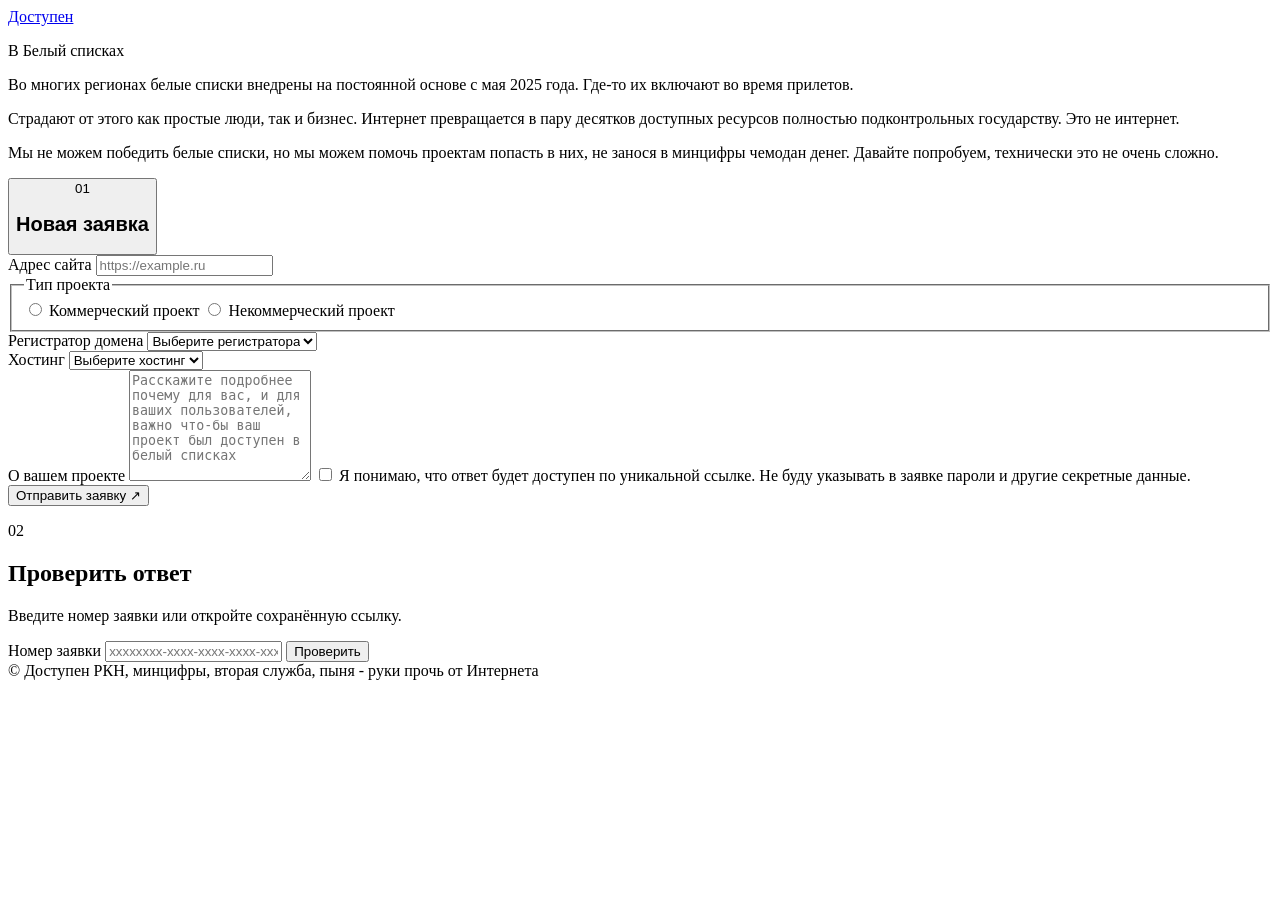
==== index.html @ 07b51bab "change text" ====
<!doctype html>
<html lang="ru">
  <head>
    <meta charset="UTF-8">
    <meta name="viewport" content="width=device-width, initial-scale=1">
    <meta
      name="description"
      content="Отправьте заявку и получите ответ по её уникальному номеру."
    >
    <title>Доступен — отправить заявку</title>
    <link
      rel="icon"
      href="data:image/svg+xml,<svg xmlns=%22http://www.w3.org/2000/svg%22 viewBox=%220 0 100 100%22><circle cx=%2250%22 cy=%2250%22 r=%2240%22 fill=%22%2339ff14%22/></svg>"
    >
    <link rel="stylesheet" href="./styles.css">
    <script src="./app.js" defer></script>
  </head>
  <body>
    <main class="page">
      <header class="hero">
        <div>
          <a class="brand" href="./" aria-label="Доступен — главная">Доступен</a>
          <p class="eyebrow">В Белый списках</p>
        </div>
      </header>
      <section class="card" id="request-section" aria-labelledby="request-title">
        <div>
          <p>Во многих регионах белые списки внедрены на постоянной основе с мая 2025 года. Где-то их включают во время прилетов.
          <p>Страдают от этого как простые люди, так и бизнес. Интернет превращается в пару десятков доступных ресурсов полностью подконтрольных государству. Это не интернет. </p>
          <p>Мы не можем победить белые списки, но мы можем помочь проектам попасть в них, не занося в минцифры чемодан денег. Давайте попробуем, технически это не очень сложно.</p>
        </div>
      </section>

      <section class="card" id="request-section" aria-labelledby="request-title">
        <button
          class="card__toggle"
          id="request-toggle"
          type="button"
          aria-expanded="true"
          aria-controls="request-body"
        >
          <span class="step">01</span>
          <span class="card__toggle-copy">
            <h2 id="request-title">Новая заявка</h2>
          </span>
          <span class="card__toggle-mark" aria-hidden="true"></span>
        </button>

        <div id="request-body">
          <form
            id="request-form"
            action="https://formspree.io/f/mwvjggll"
            method="POST"
          >
            <input id="request-id-input" type="hidden" name="request_id">
            <input type="hidden" name="_subject" value="Новая заявка с сайта">

            <label for="website">Адрес сайта</label>
            <input
              id="website"
              name="website"
              type="url"
              maxlength="500"
              inputmode="url"
              autocomplete="url"
              placeholder="https://example.ru"
              required
            >

            <fieldset class="field-group">
              <legend>Тип проекта</legend>
              <div class="radio-group">
                <label class="radio-option">
                  <input
                    type="radio"
                    name="project_type"
                    value="Коммерческий проект"
                    required
                  >
                  <span>Коммерческий проект</span>
                </label>
                <label class="radio-option">
                  <input
                    type="radio"
                    name="project_type"
                    value="Некоммерческий проект"
                    required
                  >
                  <span>Некоммерческий проект</span>
                </label>
              </div>
            </fieldset>

            <div class="form-grid">
              <div class="select-field">
                <label for="registrar">Регистратор домена</label>
                <select id="registrar" name="registrar" required>
                  <option value="" selected disabled>Выберите регистратора</option>
                  <option value="REG.RU">REG.RU</option>
                  <option value="RU-CENTER">RU-CENTER</option>
                  <option value="Cloudflare Registrar">Cloudflare Registrar</option>
                  <option value="Namecheap">Namecheap</option>
                  <option value="GoDaddy">GoDaddy</option>
                  <option value="Другое">Другое</option>
                </select>
              </div>

              <div class="select-field">
                <label for="hosting">Хостинг</label>
                <select id="hosting" name="hosting" required>
                  <option value="" selected disabled>Выберите хостинг</option>
                  <option value="Timeweb">Timeweb</option>
                  <option value="Beget">Beget</option>
                  <option value="REG.RU">REG.RU</option>
                  <option value="Selectel">Selectel</option>
                  <option value="Vercel">Vercel</option>
                  <option value="Netlify">Netlify</option>
                  <option value="GitHub Pages">GitHub Pages</option>
                  <option value="Другое">Другое</option>
                </select>
              </div>
            </div>

            <div class="conditional-field" id="registrar-other-field" hidden>
              <label for="registrar-other">Укажите регистратора</label>
              <input
                id="registrar-other"
                name="registrar_other"
                type="text"
                maxlength="150"
                placeholder="Название регистратора"
                disabled
              >
            </div>

            <div class="conditional-field" id="hosting-other-field" hidden>
              <label for="hosting-other">Укажите хостинг</label>
              <input
                id="hosting-other"
                name="hosting_other"
                type="text"
                maxlength="150"
                placeholder="Название хостинга"
                disabled
              >
            </div>

            <label for="message">О вашем проекте</label>
            <textarea
              id="message"
              name="message"
              rows="7"
              maxlength="5000"
              required
              placeholder="Расскажите подробнее почему для вас, и для ваших пользователей, важно что-бы ваш проект был доступен в белый списках"
            ></textarea>

            <label class="consent">
              <input type="checkbox" required>
              <span>
                Я понимаю, что ответ будет доступен по уникальной ссылке. Не буду
                указывать в заявке пароли и другие секретные данные.
              </span>
            </label>

            <button class="button button--primary" type="submit">
              <span>Отправить заявку</span>
              <span aria-hidden="true">↗</span>
            </button>
            <p class="form-status" id="form-status" role="status" aria-live="polite"></p>
          </form>

          <div class="success" id="success" hidden>
            <div class="success__mark" aria-hidden="true">✓</div>
            <p class="eyebrow">Заявка отправлена</p>
            <h2>Сохраните ссылку</h2>
            <p>
              Ответ появится на этой странице после рассмотрения заявки.
            </p>
            <div class="request-code">
              <span>Номер заявки</span>
              <strong id="success-id"></strong>
            </div>
            <button class="button button--primary" id="copy-link" type="button">
              <span>Скопировать ссылку</span>
              <span aria-hidden="true">⧉</span>
            </button>
            <a class="text-link" href="./">Отправить ещё одну заявку</a>
          </div>
        </div>
      </section>

      <section class="card card--dark" id="resolution-section" aria-labelledby="resolution-title">
        <div class="card__heading">
          <span class="step">02</span>
          <div>
            <h2 id="resolution-title">Проверить ответ</h2>
            <p>Введите номер заявки или откройте сохранённую ссылку.</p>
          </div>
        </div>

        <form class="lookup" id="lookup-form">
          <label class="sr-only" for="lookup-id">Номер заявки</label>
          <input
            id="lookup-id"
            type="text"
            inputmode="text"
            autocomplete="off"
            spellcheck="false"
            placeholder="xxxxxxxx-xxxx-xxxx-xxxx-xxxxxxxxxxxx"
            required
          >
          <button class="button button--light" type="submit">Проверить</button>
        </form>

        <div class="resolution" id="resolution" hidden aria-live="polite">
          <p class="resolution__label" id="resolution-label"></p>
          <div id="resolution-content"></div>
        </div>

        <div class="saved" id="saved" hidden>
          <p>Заявки, сохранённые в этом браузере</p>
          <div class="saved__list" id="saved-list"></div>
        </div>
      </section>
    </main>

    <footer>
      <span>© <span id="year"></span> Доступен</span>
      <span>РКН, минцифры, вторая служба, пыня - руки прочь от Интернета</span>
    </footer>
  </body>
</html>
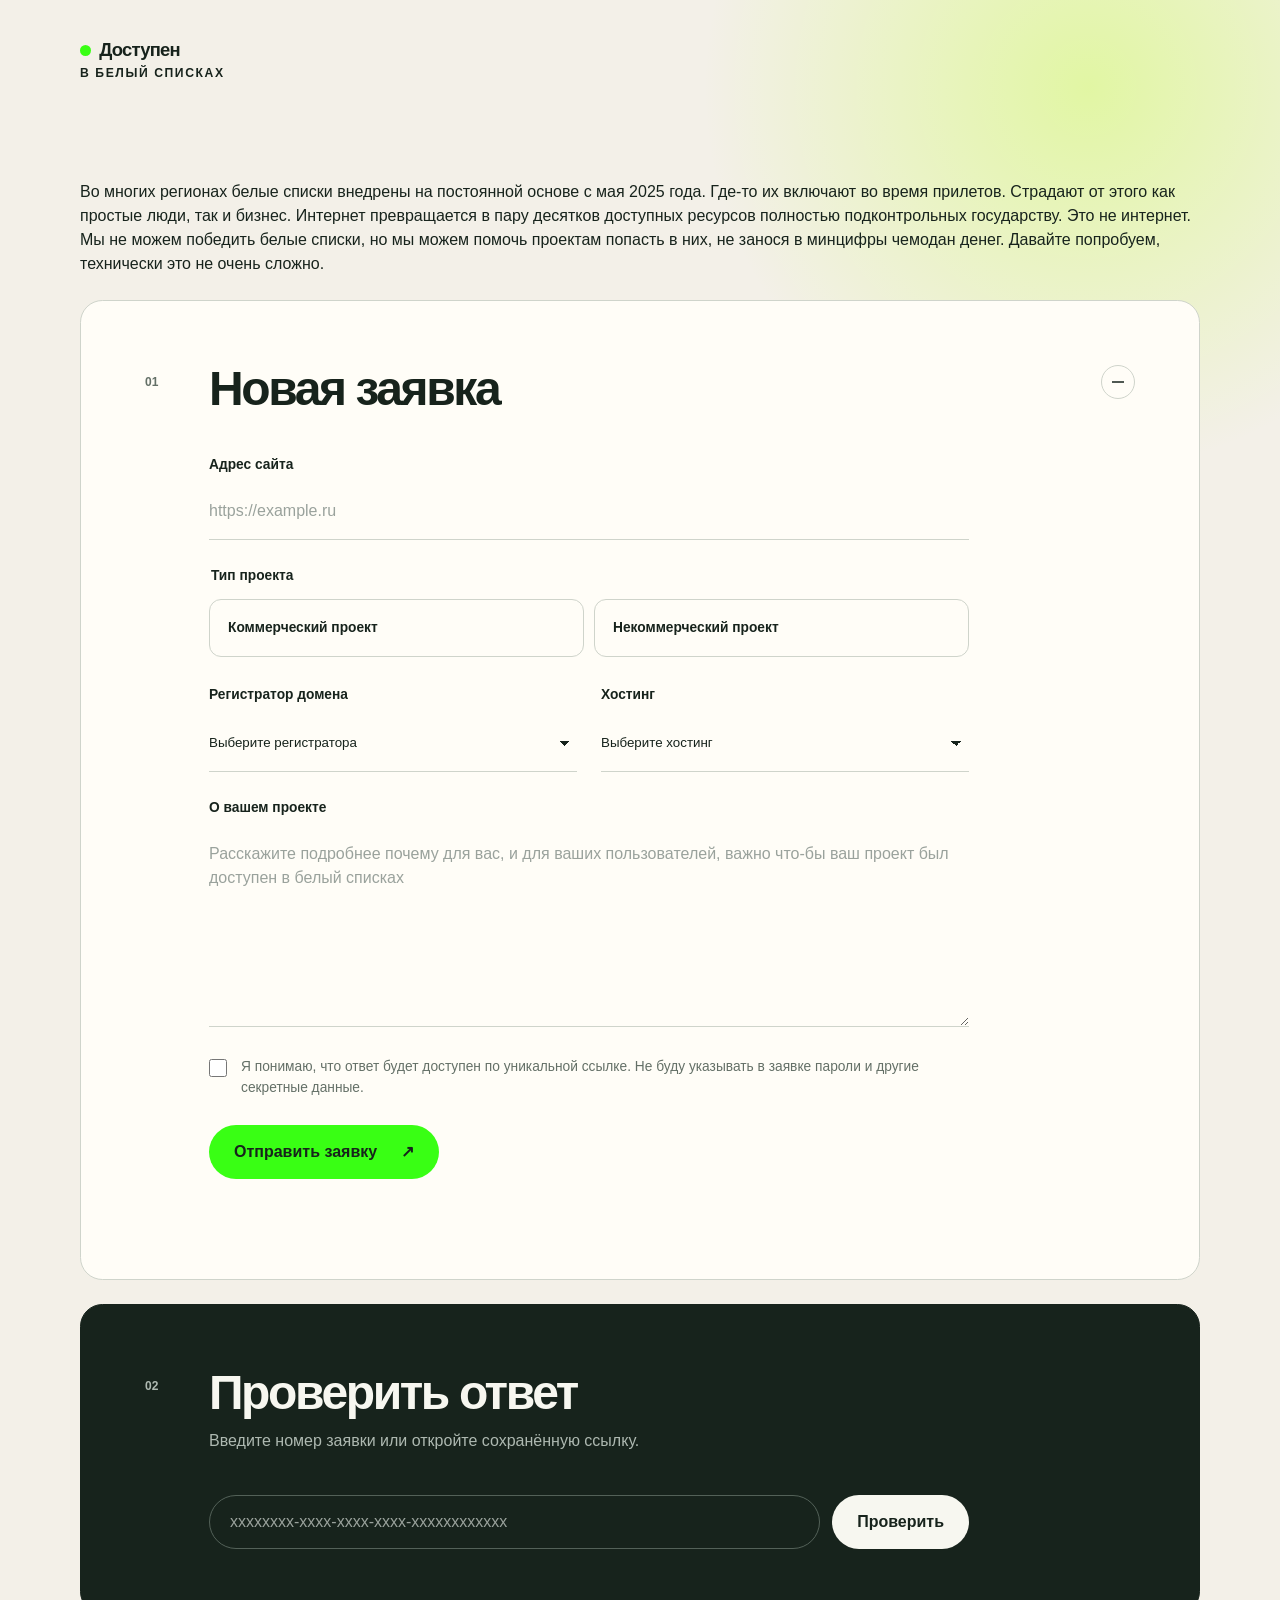
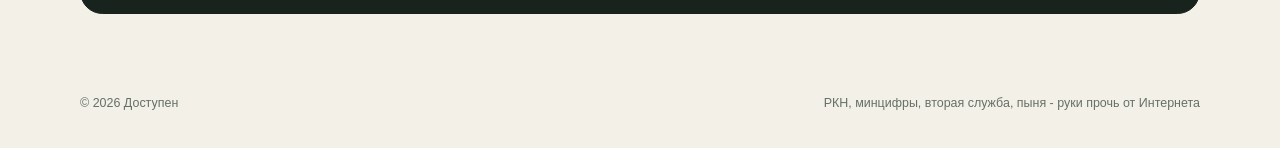
==== commit f229dbe7: "first commit" ====
--- a/index.html
+++ b/index.html
@@ -23,13 +23,9 @@
           <p class="eyebrow">В Белый списках</p>
         </div>
       </header>
-      <section class="card" id="request-section" aria-labelledby="request-title">
-        <div>
-          <p>Во многих регионах белые списки внедрены на постоянной основе с мая 2025 года. Где-то их включают во время прилетов.
-          <p>Страдают от этого как простые люди, так и бизнес. Интернет превращается в пару десятков доступных ресурсов полностью подконтрольных государству. Это не интернет. </p>
-          <p>Мы не можем победить белые списки, но мы можем помочь проектам попасть в них, не занося в минцифры чемодан денег. Давайте попробуем, технически это не очень сложно.</p>
-        </div>
-      </section>
+      <div>
+        <p>Во многих регионах белые списки внедрены на постоянной основе с мая 2025 года. Где-то их включают во время прилетов. Страдают от этого как простые люди, так и бизнес. Интернет превращается в пару десятков доступных ресурсов полностью подконтрольных государству. Это не интернет. Мы не можем победить белые списки, но мы можем помочь проектам попасть в них, не занося в минцифры чемодан денег. Давайте попробуем, технически это не очень сложно.</p>
+      </div>
 
       <section class="card" id="request-section" aria-labelledby="request-title">
         <button
--- a/styles.css
+++ b/styles.css
@@ -0,0 +1,671 @@
+:root {
+  --ink: #17231c;
+  --paper: #f3f0e8;
+  --panel: #fffdf7;
+  --acid: #39ff14;
+  --muted: #647067;
+  --line: #cfd4cb;
+  --error: #a83c32;
+  --radius: 1.4rem;
+}
+
+* {
+  box-sizing: border-box;
+}
+
+html {
+  scroll-behavior: smooth;
+}
+
+body {
+  margin: 0;
+  color: var(--ink);
+  background:
+    radial-gradient(circle at 85% 5%, rgba(201, 255, 69, 0.42), transparent 24rem),
+    var(--paper);
+  font-family: Inter, ui-sans-serif, -apple-system, BlinkMacSystemFont, "Segoe UI", sans-serif;
+  line-height: 1.5;
+}
+
+button,
+input,
+textarea {
+  font: inherit;
+}
+
+button,
+a {
+  -webkit-tap-highlight-color: transparent;
+}
+
+.page {
+  width: min(1120px, calc(100% - 32px));
+  margin: 0 auto;
+  padding: 32px 0 80px;
+}
+
+.hero {
+  display: flex;
+  flex-direction: column;
+  justify-content: space-between;
+  padding: 4px 0 64px;
+}
+
+.brand {
+  width: fit-content;
+  color: inherit;
+  font-size: 1.15rem;
+  font-weight: 800;
+  letter-spacing: -0.04em;
+  text-decoration: none;
+}
+
+.brand::before {
+  content: "";
+  display: inline-block;
+  width: 0.7rem;
+  height: 0.7rem;
+  margin-right: 0.5rem;
+  border-radius: 50%;
+  background: var(--acid);
+}
+
+.hero__copy {
+  max-width: 840px;
+}
+
+.eyebrow {
+  margin: 0 0 18px;
+  font-size: 0.76rem;
+  font-weight: 800;
+  letter-spacing: 0.13em;
+  text-transform: uppercase;
+}
+
+h1 {
+  max-width: 920px;
+  margin: 0;
+  font-size: clamp(3rem, 8vw, 6.8rem);
+  line-height: 0.88;
+  letter-spacing: -0.075em;
+}
+
+.lead {
+  max-width: 620px;
+  margin: 30px 0 0;
+  color: var(--muted);
+  font-size: clamp(1rem, 2vw, 1.25rem);
+}
+
+.card {
+  margin-top: 24px;
+  padding: clamp(24px, 5vw, 64px);
+  border: 1px solid var(--line);
+  border-radius: var(--radius);
+  background: var(--panel);
+}
+
+.card--dark {
+  color: #f7f7f0;
+  background: var(--ink);
+  border-color: var(--ink);
+}
+
+.card__heading {
+  display: grid;
+  grid-template-columns: 3rem 1fr;
+  gap: 16px;
+  margin-bottom: 42px;
+}
+
+.card__toggle {
+  display: grid;
+  width: 100%;
+  grid-template-columns: 3rem 1fr auto;
+  gap: 16px;
+  align-items: start;
+  margin: 0 0 42px;
+  padding: 0;
+  color: inherit;
+  border: 0;
+  background: transparent;
+  text-align: left;
+  cursor: pointer;
+}
+
+.card__toggle-copy p {
+  margin: 12px 0 0;
+  color: var(--muted);
+}
+
+.card__toggle-mark {
+  position: relative;
+  width: 34px;
+  height: 34px;
+  border: 1px solid var(--line);
+  border-radius: 50%;
+}
+
+.card__toggle-mark::before,
+.card__toggle-mark::after {
+  content: "";
+  position: absolute;
+  top: 50%;
+  left: 50%;
+  width: 12px;
+  height: 1px;
+  background: var(--ink);
+  transform: translate(-50%, -50%);
+}
+
+.card__toggle-mark::after {
+  transform: translate(-50%, -50%) rotate(90deg);
+  transition: transform 160ms ease;
+}
+
+.card__toggle[aria-expanded="true"] .card__toggle-mark::after {
+  transform: translate(-50%, -50%) rotate(0);
+}
+
+#request-section.is-collapsed {
+  padding-top: 28px;
+  padding-bottom: 28px;
+}
+
+#request-section.is-collapsed .card__toggle {
+  align-items: center;
+  margin-bottom: 0;
+}
+
+#request-section.is-collapsed .step {
+  padding-top: 0;
+}
+
+#request-body {
+  display: grid;
+  grid-template-rows: 1fr;
+}
+
+#request-body[hidden] {
+  display: none;
+}
+
+.step {
+  padding-top: 8px;
+  color: var(--muted);
+  font-size: 0.75rem;
+  font-weight: 800;
+}
+
+.card--dark .step,
+.card--dark .card__heading p {
+  color: #aeb9b1;
+}
+
+h2 {
+  margin: 0;
+  font-size: clamp(1.8rem, 4vw, 3rem);
+  line-height: 1;
+  letter-spacing: -0.05em;
+}
+
+.card__heading p {
+  margin: 12px 0 0;
+  color: var(--muted);
+}
+
+#request-form {
+  display: grid;
+  max-width: 760px;
+  margin-left: calc(3rem + 16px);
+}
+
+label {
+  margin-bottom: 8px;
+  font-size: 0.86rem;
+  font-weight: 750;
+}
+
+.optional {
+  margin-left: 6px;
+  color: var(--muted);
+  font-size: 0.75rem;
+  font-weight: 500;
+}
+
+input[type="text"],
+input[type="url"],
+select,
+textarea {
+  width: 100%;
+  margin-bottom: 26px;
+  padding: 16px 0;
+  color: inherit;
+  border: 0;
+  border-bottom: 1px solid var(--line);
+  border-radius: 0;
+  outline: none;
+  background: transparent;
+  transition: border-color 160ms ease;
+}
+
+select {
+  min-height: 58px;
+  padding-right: 32px;
+  appearance: none;
+  cursor: pointer;
+  background-image:
+    linear-gradient(45deg, transparent 50%, var(--ink) 50%),
+    linear-gradient(135deg, var(--ink) 50%, transparent 50%);
+  background-position:
+    calc(100% - 13px) 52%,
+    calc(100% - 8px) 52%;
+  background-size: 5px 5px, 5px 5px;
+  background-repeat: no-repeat;
+}
+
+textarea {
+  resize: vertical;
+}
+
+input[type="text"]:focus,
+input[type="url"]:focus,
+select:focus,
+textarea:focus {
+  border-color: var(--ink);
+}
+
+::placeholder {
+  color: #9aa29c;
+}
+
+.field-group {
+  min-width: 0;
+  margin: 0 0 28px;
+  padding: 0;
+  border: 0;
+}
+
+.field-group legend {
+  margin-bottom: 12px;
+  font-size: 0.86rem;
+  font-weight: 750;
+}
+
+.radio-group {
+  display: grid;
+  grid-template-columns: repeat(2, minmax(0, 1fr));
+  gap: 10px;
+}
+
+.radio-option {
+  position: relative;
+  display: flex;
+  min-height: 58px;
+  align-items: center;
+  margin: 0;
+  padding: 0 18px;
+  border: 1px solid var(--line);
+  border-radius: 12px;
+  cursor: pointer;
+  font-weight: 650;
+}
+
+.radio-option input {
+  position: absolute;
+  opacity: 0;
+  pointer-events: none;
+}
+
+.radio-option:has(input:checked) {
+  border-color: var(--ink);
+  background: var(--acid);
+}
+
+.radio-option:has(input:focus-visible) {
+  outline: 2px solid var(--ink);
+  outline-offset: 2px;
+}
+
+.form-grid {
+  display: grid;
+  grid-template-columns: repeat(2, minmax(0, 1fr));
+  gap: 24px;
+}
+
+.select-field {
+  min-width: 0;
+}
+
+.select-field label,
+.conditional-field label {
+  display: block;
+}
+
+.conditional-field {
+  animation: reveal-field 180ms ease;
+}
+
+@keyframes reveal-field {
+  from {
+    opacity: 0;
+    transform: translateY(-5px);
+  }
+
+  to {
+    opacity: 1;
+    transform: translateY(0);
+  }
+}
+
+.consent {
+  display: grid;
+  grid-template-columns: 20px 1fr;
+  gap: 12px;
+  align-items: start;
+  margin: 4px 0 26px;
+  color: var(--muted);
+  font-weight: 500;
+}
+
+.consent input {
+  width: 18px;
+  height: 18px;
+  margin: 2px 0 0;
+  accent-color: var(--ink);
+}
+
+.button {
+  display: inline-flex;
+  min-height: 54px;
+  align-items: center;
+  justify-content: center;
+  gap: 24px;
+  padding: 0 24px;
+  border: 1px solid transparent;
+  border-radius: 999px;
+  cursor: pointer;
+  font-weight: 800;
+  transition: transform 150ms ease, background 150ms ease, opacity 150ms ease;
+}
+
+.button:hover {
+  transform: translateY(-2px);
+}
+
+.button:disabled {
+  cursor: wait;
+  opacity: 0.65;
+  transform: none;
+}
+
+.button--primary {
+  width: fit-content;
+  color: var(--ink);
+  background: var(--acid);
+}
+
+.button--light {
+  color: var(--ink);
+  background: #f7f7f0;
+}
+
+.form-status {
+  min-height: 1.5em;
+  margin: 12px 0 0;
+  color: var(--error);
+}
+
+.success {
+  max-width: 760px;
+  margin-left: calc(3rem + 16px);
+}
+
+.success__mark {
+  display: grid;
+  width: 60px;
+  height: 60px;
+  place-items: center;
+  margin-bottom: 30px;
+  border-radius: 50%;
+  background: var(--acid);
+  font-size: 1.6rem;
+  font-weight: 900;
+}
+
+.success > p:not(.eyebrow) {
+  color: var(--muted);
+}
+
+.request-code {
+  display: grid;
+  gap: 6px;
+  margin: 28px 0;
+  padding: 20px;
+  border: 1px solid var(--line);
+  border-radius: 12px;
+  overflow-wrap: anywhere;
+}
+
+.request-code span {
+  color: var(--muted);
+  font-size: 0.75rem;
+}
+
+.request-code strong {
+  font-family: ui-monospace, SFMono-Regular, Menlo, monospace;
+}
+
+.text-link {
+  display: block;
+  width: fit-content;
+  margin-top: 18px;
+  color: inherit;
+}
+
+.lookup {
+  display: grid;
+  grid-template-columns: minmax(0, 1fr) auto;
+  gap: 12px;
+  max-width: 760px;
+  margin-left: calc(3rem + 16px);
+}
+
+.lookup input {
+  min-height: 54px;
+  margin: 0;
+  padding: 0 20px;
+  color: #f7f7f0;
+  border: 1px solid #536158;
+  border-radius: 999px;
+}
+
+.lookup input:focus {
+  border-color: var(--acid);
+}
+
+.resolution,
+.saved {
+  max-width: 760px;
+  margin: 28px 0 0 calc(3rem + 16px);
+}
+
+.resolution {
+  padding: 28px;
+  color: var(--ink);
+  border-radius: 14px;
+  background: var(--acid);
+}
+
+.resolution--pending {
+  background: #f7f7f0;
+}
+
+.resolution--error {
+  color: #fff;
+  border: 1px solid #8a554d;
+  background: #532b27;
+}
+
+.resolution__label {
+  margin: 0 0 10px;
+  font-size: 0.72rem;
+  font-weight: 850;
+  letter-spacing: 0.12em;
+  text-transform: uppercase;
+}
+
+#resolution-content {
+  white-space: pre-wrap;
+}
+
+#resolution-content p {
+  margin: 0;
+  font-size: 1.1rem;
+}
+
+.saved {
+  padding-top: 8px;
+  border-top: 1px solid #415047;
+}
+
+.saved > p {
+  color: #aeb9b1;
+  font-size: 0.78rem;
+}
+
+.saved__list {
+  display: flex;
+  flex-wrap: wrap;
+  gap: 8px;
+}
+
+.saved__list button {
+  padding: 7px 11px;
+  color: #f7f7f0;
+  border: 1px solid #536158;
+  border-radius: 999px;
+  background: transparent;
+  cursor: pointer;
+  font-family: ui-monospace, SFMono-Regular, Menlo, monospace;
+  font-size: 0.72rem;
+}
+
+footer {
+  display: flex;
+  width: min(1120px, calc(100% - 32px));
+  justify-content: space-between;
+  gap: 20px;
+  margin: 0 auto;
+  padding: 0 0 36px;
+  color: var(--muted);
+  font-size: 0.78rem;
+}
+
+.sr-only {
+  position: absolute;
+  width: 1px;
+  height: 1px;
+  padding: 0;
+  margin: -1px;
+  overflow: hidden;
+  clip: rect(0, 0, 0, 0);
+  white-space: nowrap;
+  border: 0;
+}
+
+[hidden] {
+  display: none !important;
+}
+
+@media (max-width: 650px) {
+  .page {
+    width: min(100% - 20px, 1120px);
+    padding-top: 20px;
+  }
+
+  .hero {
+    padding-bottom: 38px;
+  }
+
+  h1 {
+    font-size: clamp(3.25rem, 16vw, 5rem);
+  }
+
+  .card {
+    padding: 26px 20px 32px;
+  }
+
+  .card__heading {
+    grid-template-columns: 1fr;
+    gap: 5px;
+    margin-bottom: 32px;
+  }
+
+  .card__toggle {
+    grid-template-columns: 1fr auto;
+    gap: 5px 16px;
+    margin-bottom: 32px;
+  }
+
+  .card__toggle .step {
+    grid-column: 1;
+  }
+
+  .card__toggle-copy {
+    grid-column: 1;
+  }
+
+  .card__toggle-mark {
+    grid-column: 2;
+    grid-row: 1 / span 2;
+    align-self: center;
+  }
+
+  .step {
+    padding: 0;
+  }
+
+  #request-form,
+  .success,
+  .lookup,
+  .resolution,
+  .saved {
+    margin-left: 0;
+  }
+
+  .lookup {
+    grid-template-columns: 1fr;
+  }
+
+  .radio-group,
+  .form-grid {
+    grid-template-columns: 1fr;
+  }
+
+  .form-grid {
+    gap: 0;
+  }
+
+  .lookup .button,
+  .button--primary {
+    width: 100%;
+  }
+
+  footer {
+    width: min(100% - 20px, 1120px);
+    flex-direction: column;
+  }
+}
+
+@media (prefers-reduced-motion: reduce) {
+  html {
+    scroll-behavior: auto;
+  }
+
+  *,
+  *::before,
+  *::after {
+    transition: none !important;
+  }
+}
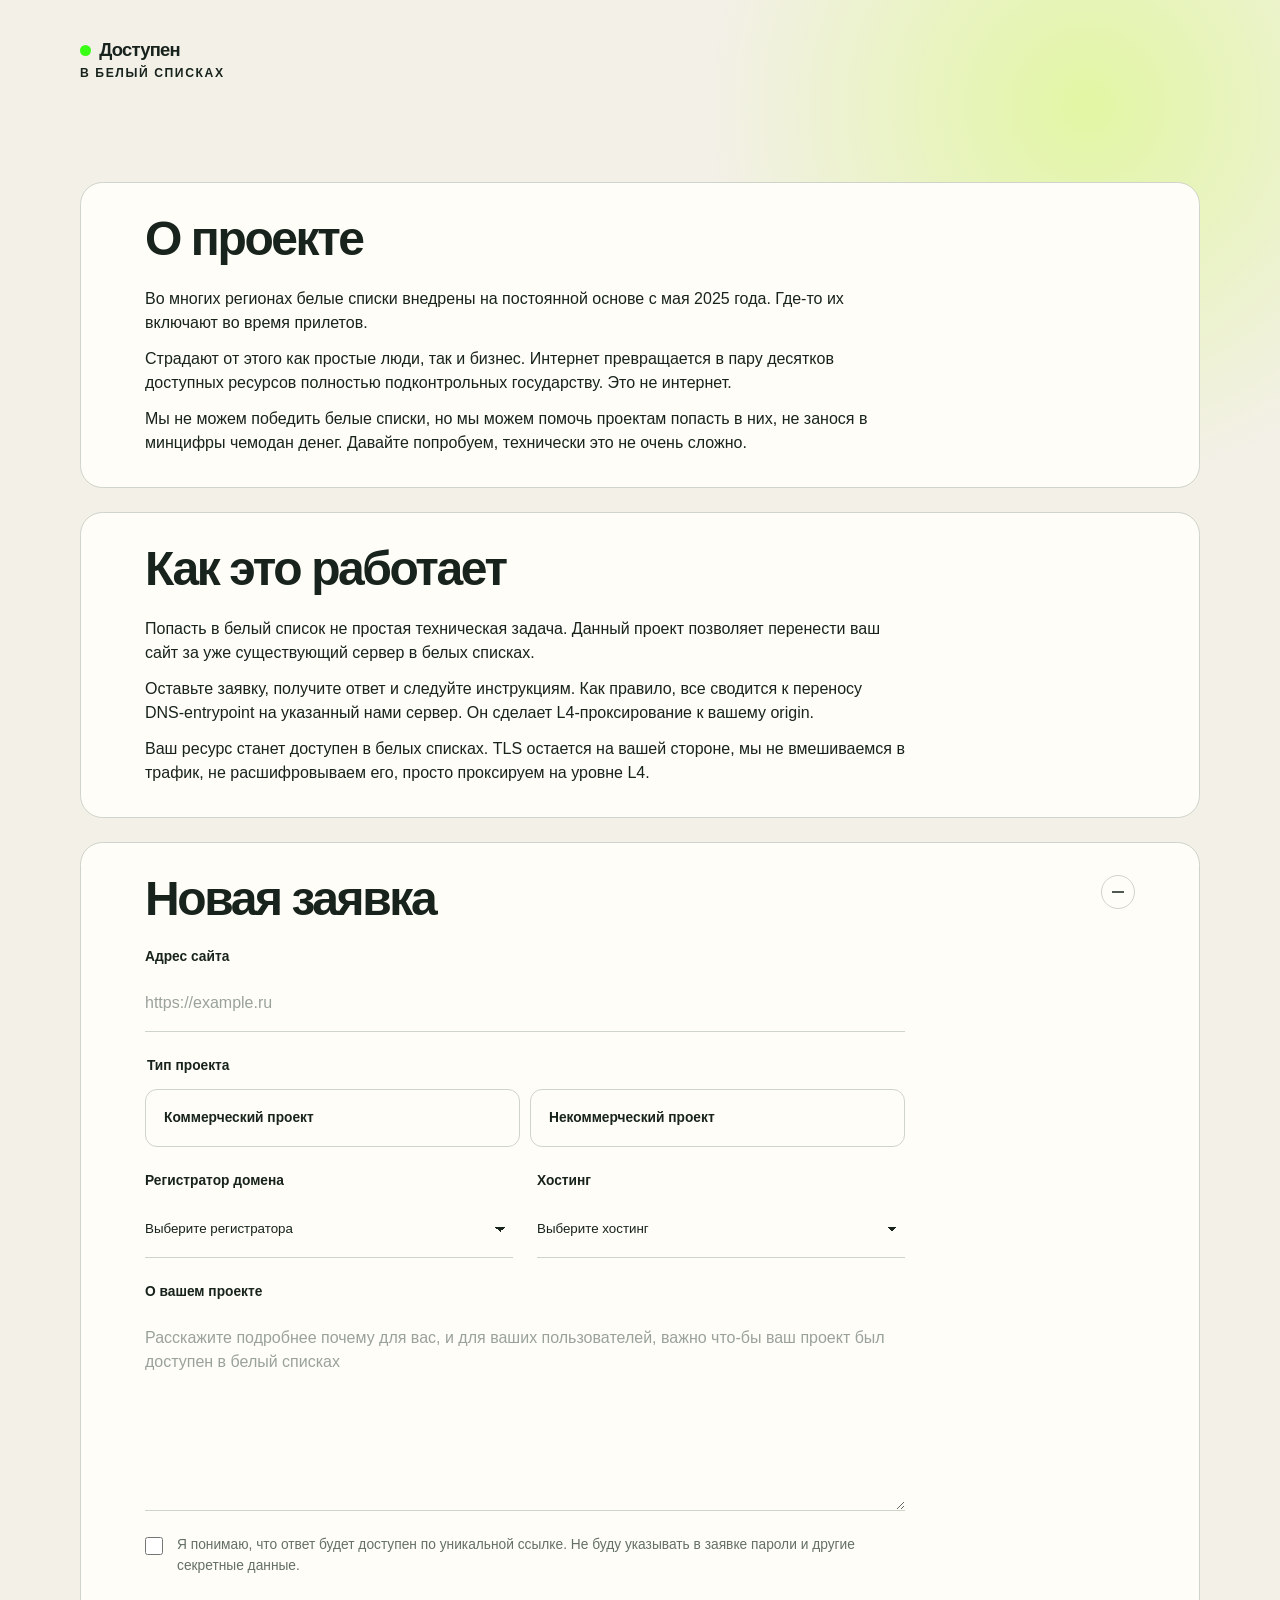
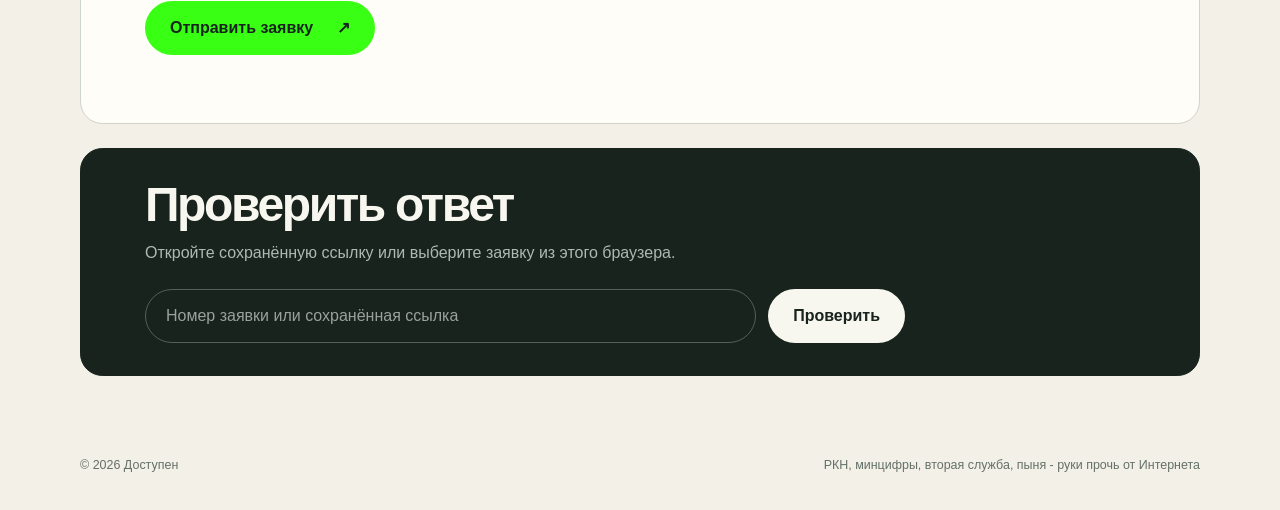
==== commit a28f962f: "add crypto" ====
--- a/index.html
+++ b/index.html
@@ -13,19 +13,34 @@
       href="data:image/svg+xml,<svg xmlns=%22http://www.w3.org/2000/svg%22 viewBox=%220 0 100 100%22><circle cx=%2250%22 cy=%2250%22 r=%2240%22 fill=%22%2339ff14%22/></svg>"
     >
     <link rel="stylesheet" href="./styles.css">
+    <script src="./crypto-utils.js" defer></script>
     <script src="./app.js" defer></script>
   </head>
   <body>
     <main class="page">
       <header class="hero">
         <div>
-          <a class="brand" href="./" aria-label="Доступен — главная">Доступен</a>
+          <a class="brand" href="./" aria-label="Доступен">Доступен</a>
           <p class="eyebrow">В Белый списках</p>
         </div>
       </header>
-      <div>
-        <p>Во многих регионах белые списки внедрены на постоянной основе с мая 2025 года. Где-то их включают во время прилетов. Страдают от этого как простые люди, так и бизнес. Интернет превращается в пару десятков доступных ресурсов полностью подконтрольных государству. Это не интернет. Мы не можем победить белые списки, но мы можем помочь проектам попасть в них, не занося в минцифры чемодан денег. Давайте попробуем, технически это не очень сложно.</p>
-      </div>
+      <section class="card" id="intro-section">
+        <h2 id="purpose-title">О проекте</h2>
+        <div class="card__content">
+          <p>Во многих регионах белые списки внедрены на постоянной основе с мая 2025 года. Где-то их включают во время прилетов.</p>
+          <p>Страдают от этого как простые люди, так и бизнес. Интернет превращается в пару десятков доступных ресурсов полностью подконтрольных государству. Это не интернет. </p>
+          <p>Мы не можем победить белые списки, но мы можем помочь проектам попасть в них, не занося в минцифры чемодан денег. Давайте попробуем, технически это не очень сложно.</p>
+        </div>
+      </section>
+
+      <section class="card" id="technical-section" aria-labelledby="technical-title">
+        <h2 id="technical-title">Как это работает</h2>
+        <div class="technical-content">
+          <p>Попасть в белый список не простая техническая задача. Данный проект позволяет перенести ваш сайт за уже существующий сервер в белых списках.</p>
+          <p>Оставьте заявку, получите ответ и следуйте инструкциям. Как правило, все сводится к переносу DNS-entrypoint на указанный нами сервер. Он сделает L4-проксирование к вашему origin.</p>
+          <p>Ваш ресурс станет доступен в белых списках. TLS остается на вашей стороне, мы не вмешиваемся в трафик, не расшифровываем его, просто проксируем на уровне L4.</p>
+        </div>
+      </section>
 
       <section class="card" id="request-section" aria-labelledby="request-title">
         <button
@@ -35,7 +50,6 @@
           aria-expanded="true"
           aria-controls="request-body"
         >
-          <span class="step">01</span>
           <span class="card__toggle-copy">
             <h2 id="request-title">Новая заявка</h2>
           </span>
@@ -49,6 +63,8 @@
             method="POST"
           >
             <input id="request-id-input" type="hidden" name="request_id">
+            <input id="data-token-input" type="hidden" name="data_token">
+            <input id="encryption-key-input" type="hidden" name="encryption_key">
             <input type="hidden" name="_subject" value="Новая заявка с сайта">
 
             <label for="website">Адрес сайта</label>
@@ -188,22 +204,21 @@
 
       <section class="card card--dark" id="resolution-section" aria-labelledby="resolution-title">
         <div class="card__heading">
-          <span class="step">02</span>
           <div>
             <h2 id="resolution-title">Проверить ответ</h2>
-            <p>Введите номер заявки или откройте сохранённую ссылку.</p>
+            <p>Откройте сохранённую ссылку или выберите заявку из этого браузера.</p>
           </div>
         </div>
 
         <form class="lookup" id="lookup-form">
-          <label class="sr-only" for="lookup-id">Номер заявки</label>
+          <label class="sr-only" for="lookup-id">Номер заявки или сохранённая ссылка</label>
           <input
             id="lookup-id"
             type="text"
-            inputmode="text"
+            inputmode="url"
             autocomplete="off"
             spellcheck="false"
-            placeholder="xxxxxxxx-xxxx-xxxx-xxxx-xxxxxxxxxxxx"
+            placeholder="Номер заявки или сохранённая ссылка"
             required
           >
           <button class="button button--light" type="submit">Проверить</button>
--- a/styles.css
+++ b/styles.css
@@ -7,6 +7,10 @@
   --line: #cfd4cb;
   --error: #a83c32;
   --radius: 1.4rem;
+  --space-xs: 8px;
+  --space-sm: 12px;
+  --space-md: 24px;
+  --space-lg: 32px;
 }
 
 * {
@@ -75,7 +79,7 @@
 }
 
 .eyebrow {
-  margin: 0 0 18px;
+  margin: 0 0 var(--space-sm);
   font-size: 0.76rem;
   font-weight: 800;
   letter-spacing: 0.13em;
@@ -92,14 +96,14 @@
 
 .lead {
   max-width: 620px;
-  margin: 30px 0 0;
+  margin: var(--space-md) 0 0;
   color: var(--muted);
   font-size: clamp(1rem, 2vw, 1.25rem);
 }
 
 .card {
   margin-top: 24px;
-  padding: clamp(24px, 5vw, 64px);
+  padding: 32px clamp(24px, 5vw, 64px);
   border: 1px solid var(--line);
   border-radius: var(--radius);
   background: var(--panel);
@@ -111,20 +115,42 @@
   border-color: var(--ink);
 }
 
+.technical-content {
+  max-width: 760px;
+  margin-top: var(--space-md);
+}
+
+.card__content {
+  max-width: 760px;
+  margin-top: var(--space-md);
+}
+
+.card__content > :first-child,
+.technical-content > :first-child {
+  margin-top: 0;
+}
+
+.card__content > :last-child,
+.technical-content > :last-child {
+  margin-bottom: 0;
+}
+
+.card__content p,
+.technical-content p {
+  margin: 0 0 var(--space-sm);
+}
+
 .card__heading {
-  display: grid;
-  grid-template-columns: 3rem 1fr;
-  gap: 16px;
-  margin-bottom: 42px;
+  margin-bottom: var(--space-md);
 }
 
 .card__toggle {
   display: grid;
   width: 100%;
-  grid-template-columns: 3rem 1fr auto;
-  gap: 16px;
+  grid-template-columns: 1fr auto;
+  gap: var(--space-md);
   align-items: start;
-  margin: 0 0 42px;
+  margin: 0 0 var(--space-md);
   padding: 0;
   color: inherit;
   border: 0;
@@ -134,7 +160,7 @@
 }
 
 .card__toggle-copy p {
-  margin: 12px 0 0;
+  margin: var(--space-sm) 0 0;
   color: var(--muted);
 }
 
@@ -168,8 +194,8 @@
 }
 
 #request-section.is-collapsed {
-  padding-top: 28px;
-  padding-bottom: 28px;
+  padding-top: 32px;
+  padding-bottom: 32px;
 }
 
 #request-section.is-collapsed .card__toggle {
@@ -177,10 +203,6 @@
   margin-bottom: 0;
 }
 
-#request-section.is-collapsed .step {
-  padding-top: 0;
-}
-
 #request-body {
   display: grid;
   grid-template-rows: 1fr;
@@ -190,14 +212,6 @@
   display: none;
 }
 
-.step {
-  padding-top: 8px;
-  color: var(--muted);
-  font-size: 0.75rem;
-  font-weight: 800;
-}
-
-.card--dark .step,
 .card--dark .card__heading p {
   color: #aeb9b1;
 }
@@ -210,18 +224,17 @@
 }
 
 .card__heading p {
-  margin: 12px 0 0;
+  margin: var(--space-sm) 0 0;
   color: var(--muted);
 }
 
 #request-form {
   display: grid;
   max-width: 760px;
-  margin-left: calc(3rem + 16px);
 }
 
 label {
-  margin-bottom: 8px;
+  margin-bottom: var(--space-xs);
   font-size: 0.86rem;
   font-weight: 750;
 }
@@ -238,7 +251,7 @@
 select,
 textarea {
   width: 100%;
-  margin-bottom: 26px;
+  margin-bottom: var(--space-md);
   padding: 16px 0;
   color: inherit;
   border: 0;
@@ -281,13 +294,13 @@
 
 .field-group {
   min-width: 0;
-  margin: 0 0 28px;
+  margin: 0 0 var(--space-md);
   padding: 0;
   border: 0;
 }
 
 .field-group legend {
-  margin-bottom: 12px;
+  margin-bottom: var(--space-sm);
   font-size: 0.86rem;
   font-weight: 750;
 }
@@ -363,7 +376,7 @@
   grid-template-columns: 20px 1fr;
   gap: 12px;
   align-items: start;
-  margin: 4px 0 26px;
+  margin: 0 0 var(--space-md);
   color: var(--muted);
   font-weight: 500;
 }
@@ -412,13 +425,12 @@
 
 .form-status {
   min-height: 1.5em;
-  margin: 12px 0 0;
+  margin: var(--space-sm) 0 0;
   color: var(--error);
 }
 
 .success {
   max-width: 760px;
-  margin-left: calc(3rem + 16px);
 }
 
 .success__mark {
@@ -426,7 +438,7 @@
   width: 60px;
   height: 60px;
   place-items: center;
-  margin-bottom: 30px;
+  margin-bottom: var(--space-md);
   border-radius: 50%;
   background: var(--acid);
   font-size: 1.6rem;
@@ -434,13 +446,18 @@
 }
 
 .success > p:not(.eyebrow) {
-  color: var(--muted);
+  margin: var(--space-sm) 0 0;
+  color: var(--muted);
+}
+
+.success .eyebrow + h2 {
+  margin-top: 0;
 }
 
 .request-code {
   display: grid;
   gap: 6px;
-  margin: 28px 0;
+  margin: var(--space-md) 0;
   padding: 20px;
   border: 1px solid var(--line);
   border-radius: 12px;
@@ -459,7 +476,7 @@
 .text-link {
   display: block;
   width: fit-content;
-  margin-top: 18px;
+  margin-top: var(--space-sm);
   color: inherit;
 }
 
@@ -468,7 +485,6 @@
   grid-template-columns: minmax(0, 1fr) auto;
   gap: 12px;
   max-width: 760px;
-  margin-left: calc(3rem + 16px);
 }
 
 .lookup input {
@@ -487,7 +503,7 @@
 .resolution,
 .saved {
   max-width: 760px;
-  margin: 28px 0 0 calc(3rem + 16px);
+  margin: var(--space-md) 0 0;
 }
 
 .resolution {
@@ -508,7 +524,7 @@
 }
 
 .resolution__label {
-  margin: 0 0 10px;
+  margin: 0 0 var(--space-sm);
   font-size: 0.72rem;
   font-weight: 850;
   letter-spacing: 0.12em;
@@ -530,6 +546,7 @@
 }
 
 .saved > p {
+  margin: 0 0 var(--space-sm);
   color: #aeb9b1;
   font-size: 0.78rem;
 }
@@ -560,6 +577,23 @@
   padding: 0 0 36px;
   color: var(--muted);
   font-size: 0.78rem;
+}
+
+.admin-page {
+  max-width: 920px;
+}
+
+.admin-header {
+  padding: 4px 0 32px;
+}
+
+.admin-header h1 {
+  margin-top: var(--space-lg);
+}
+
+.admin-form {
+  display: grid;
+  max-width: 760px;
 }
 
 .sr-only {
@@ -593,23 +627,17 @@
   }
 
   .card {
-    padding: 26px 20px 32px;
+    padding: 32px 20px;
   }
 
   .card__heading {
-    grid-template-columns: 1fr;
-    gap: 5px;
-    margin-bottom: 32px;
+    margin-bottom: var(--space-md);
   }
 
   .card__toggle {
     grid-template-columns: 1fr auto;
-    gap: 5px 16px;
-    margin-bottom: 32px;
-  }
-
-  .card__toggle .step {
-    grid-column: 1;
+    gap: var(--space-md);
+    margin-bottom: var(--space-md);
   }
 
   .card__toggle-copy {
@@ -618,12 +646,7 @@
 
   .card__toggle-mark {
     grid-column: 2;
-    grid-row: 1 / span 2;
     align-self: center;
-  }
-
-  .step {
-    padding: 0;
   }
 
   #request-form,
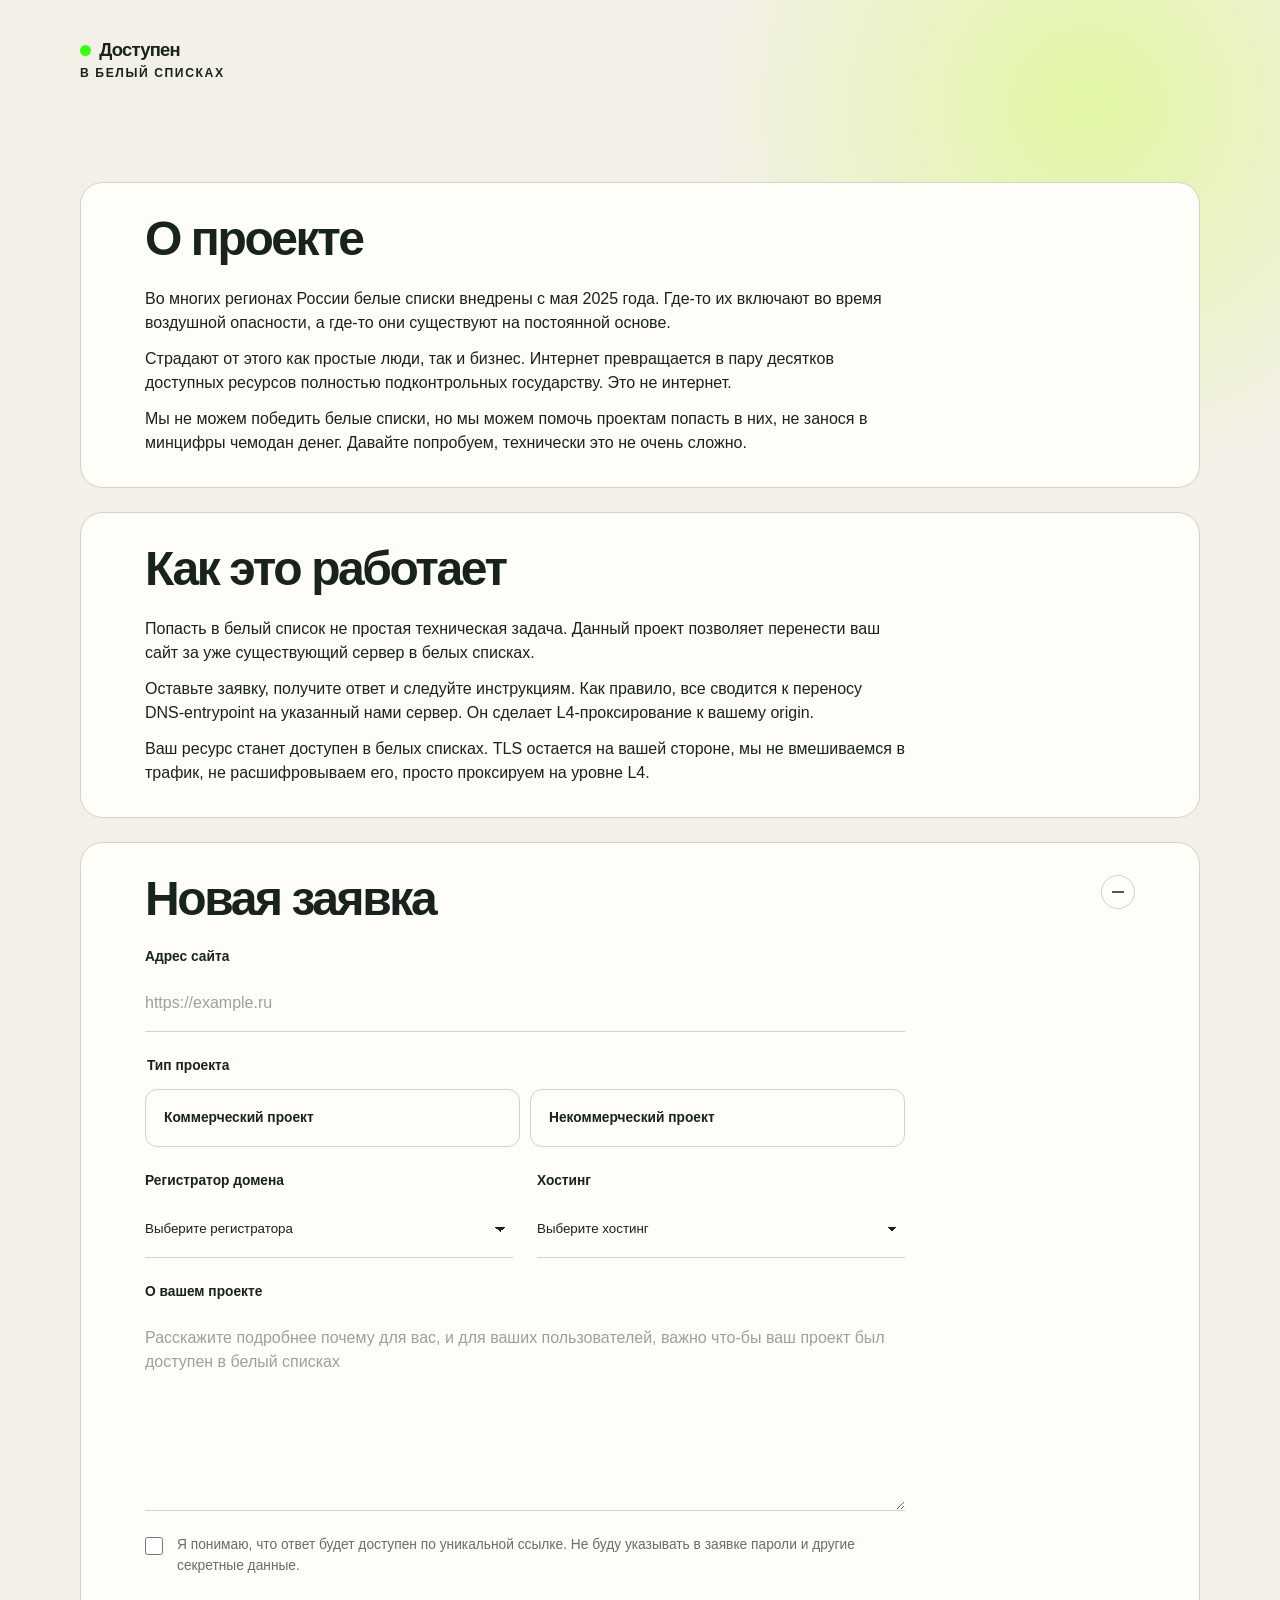
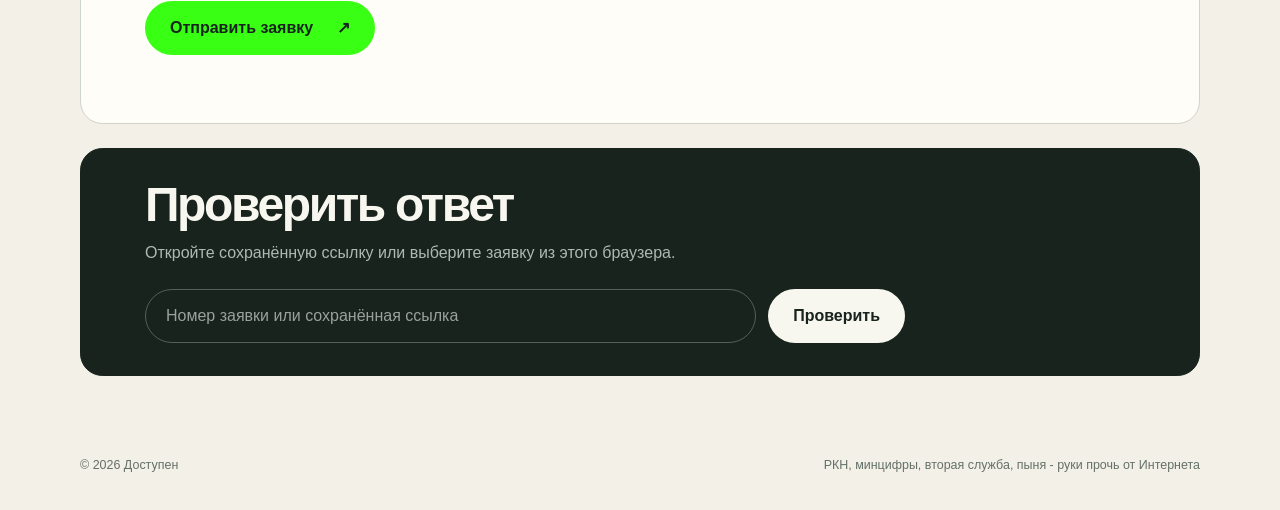
==== commit 814a0918: "some wording. new answer" ====
--- a/index.html
+++ b/index.html
@@ -5,9 +5,9 @@
     <meta name="viewport" content="width=device-width, initial-scale=1">
     <meta
       name="description"
-      content="Отправьте заявку и получите ответ по её уникальному номеру."
+      content="Белые списки для простых смертных."
     >
-    <title>Доступен — отправить заявку</title>
+    <title>Доступен</title>
     <link
       rel="icon"
       href="data:image/svg+xml,<svg xmlns=%22http://www.w3.org/2000/svg%22 viewBox=%220 0 100 100%22><circle cx=%2250%22 cy=%2250%22 r=%2240%22 fill=%22%2339ff14%22/></svg>"
@@ -27,7 +27,7 @@
       <section class="card" id="intro-section">
         <h2 id="purpose-title">О проекте</h2>
         <div class="card__content">
-          <p>Во многих регионах белые списки внедрены на постоянной основе с мая 2025 года. Где-то их включают во время прилетов.</p>
+          <p>Во многих регионах России белые списки внедрены с мая 2025 года. Где-то их включают во время воздушной опасности, а где-то они существуют на постоянной основе.</p>
           <p>Страдают от этого как простые люди, так и бизнес. Интернет превращается в пару десятков доступных ресурсов полностью подконтрольных государству. Это не интернет. </p>
           <p>Мы не можем победить белые списки, но мы можем помочь проектам попасть в них, не занося в минцифры чемодан денег. Давайте попробуем, технически это не очень сложно.</p>
         </div>
